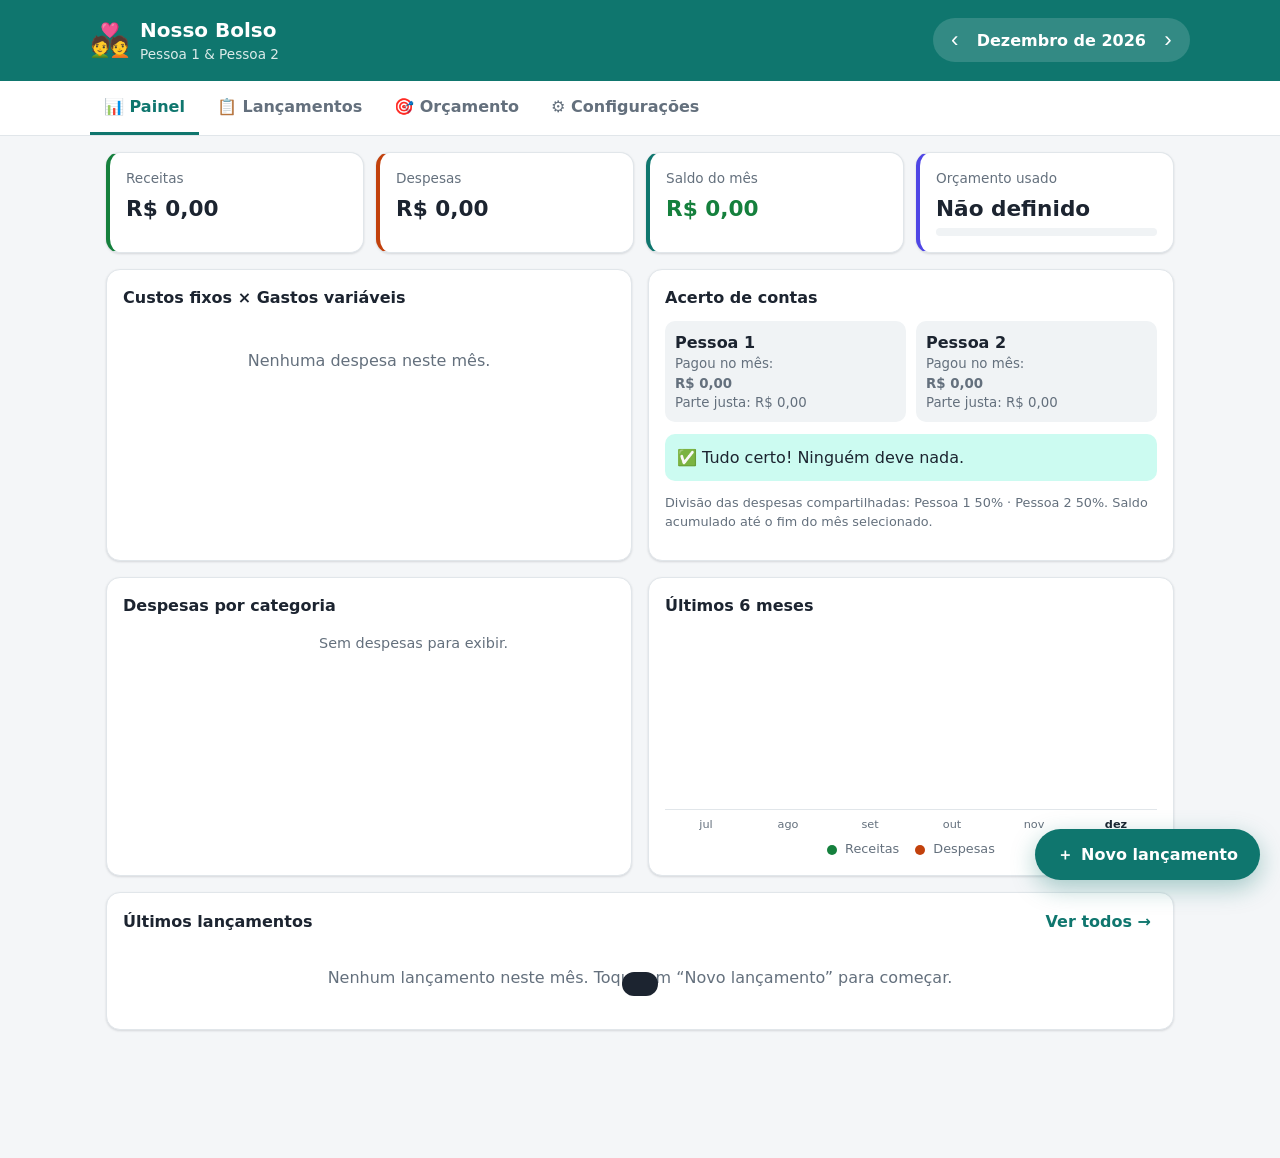
==== index.html @ a1ddbe43 "Cria plataforma Nosso Bolso para controle de gastos do casal Painel mensal, lançamentos com filtros," ====
<!doctype html>
<html lang="pt-BR">
<head>
  <meta charset="utf-8">
  <meta name="viewport" content="width=device-width, initial-scale=1">
  <meta name="theme-color" content="#0f766e">
  <title>Nosso Bolso — Controle de gastos do casal</title>
  <link rel="icon" href="data:image/svg+xml,<svg xmlns='http://www.w3.org/2000/svg' viewBox='0 0 100 100'><text y='.9em' font-size='90'>💑</text></svg>">
  <link rel="stylesheet" href="css/styles.css">
</head>
<body>
  <header class="topbar">
    <div class="brand">
      <span class="brand-icon" aria-hidden="true">💑</span>
      <div>
        <h1>Nosso Bolso</h1>
        <p class="brand-sub" id="couple-names">Controle de gastos do casal</p>
      </div>
    </div>
    <div class="month-picker" role="group" aria-label="Selecionar mês">
      <button class="icon-btn" id="prev-month" aria-label="Mês anterior">‹</button>
      <span id="month-label" class="month-label"></span>
      <button class="icon-btn" id="next-month" aria-label="Próximo mês">›</button>
    </div>
  </header>

  <nav class="tabs" role="tablist">
    <button class="tab active" data-view="dashboard" role="tab">📊 Painel</button>
    <button class="tab" data-view="transactions" role="tab">📋 Lançamentos</button>
    <button class="tab" data-view="budget" role="tab">🎯 Orçamento</button>
    <button class="tab" data-view="settings" role="tab">⚙️ Configurações</button>
  </nav>

  <main>
    <!-- PAINEL -->
    <section id="view-dashboard" class="view active">
      <div class="cards">
        <div class="card stat income"><span class="stat-label">Receitas</span><strong id="stat-income">—</strong></div>
        <div class="card stat expense"><span class="stat-label">Despesas</span><strong id="stat-expense">—</strong></div>
        <div class="card stat balance"><span class="stat-label">Saldo do mês</span><strong id="stat-balance">—</strong></div>
        <div class="card stat budget"><span class="stat-label">Orçamento usado</span><strong id="stat-budget">—</strong>
          <div class="progress"><div id="stat-budget-bar"></div></div>
        </div>
      </div>

      <div class="grid-2">
        <div class="card">
          <h2>Custos fixos × Gastos variáveis</h2>
          <div id="nature-split" class="nature-split"></div>
        </div>
        <div class="card">
          <h2>Acerto de contas</h2>
          <div id="settlement"></div>
        </div>
      </div>

      <div class="grid-2">
        <div class="card">
          <h2>Despesas por categoria</h2>
          <div class="donut-wrap">
            <div id="donut"></div>
            <ul id="donut-legend" class="legend"></ul>
          </div>
        </div>
        <div class="card">
          <h2>Últimos 6 meses</h2>
          <div id="bars"></div>
        </div>
      </div>

      <div class="card">
        <div class="card-head">
          <h2>Últimos lançamentos</h2>
          <button class="link-btn" data-goto="transactions">Ver todos →</button>
        </div>
        <ul id="recent-list" class="tx-list"></ul>
      </div>
    </section>

    <!-- LANÇAMENTOS -->
    <section id="view-transactions" class="view">
      <div class="card filters">
        <input type="search" id="f-search" placeholder="🔎 Buscar descrição…" aria-label="Buscar">
        <select id="f-type" aria-label="Tipo">
          <option value="">Todos os tipos</option>
          <option value="despesa">Despesas</option>
          <option value="receita">Receitas</option>
          <option value="acerto">Acertos</option>
        </select>
        <select id="f-nature" aria-label="Natureza">
          <option value="">Fixos e variáveis</option>
          <option value="fixo">Custos fixos</option>
          <option value="variavel">Gastos variáveis</option>
        </select>
        <select id="f-category" aria-label="Categoria"></select>
        <select id="f-person" aria-label="Pessoa"></select>
      </div>
      <div class="card">
        <div class="card-head">
          <h2 id="tx-count">Lançamentos</h2>
          <div class="actions">
            <button class="btn ghost small" id="copy-fixed">↻ Copiar custos fixos do mês anterior</button>
          </div>
        </div>
        <ul id="tx-list" class="tx-list"></ul>
      </div>
    </section>

    <!-- ORÇAMENTO -->
    <section id="view-budget" class="view">
      <div class="card">
        <div class="card-head">
          <h2>Orçamento mensal por categoria</h2>
          <span class="muted" id="budget-total"></span>
        </div>
        <p class="muted">Defina um limite mensal para cada categoria. As barras mudam de cor quando o gasto se aproxima (80%) ou ultrapassa o limite.</p>
        <ul id="budget-list" class="budget-list"></ul>
      </div>
    </section>

    <!-- CONFIGURAÇÕES -->
    <section id="view-settings" class="view">
      <div class="grid-2">
        <form class="card" id="couple-form">
          <h2>O casal</h2>
          <label>Nome da pessoa 1<input id="s-p1" required maxlength="30"></label>
          <label>Nome da pessoa 2<input id="s-p2" required maxlength="30"></label>
          <fieldset>
            <legend>Como dividir as despesas compartilhadas?</legend>
            <label class="radio"><input type="radio" name="splitMode" value="igual"> Meio a meio (50% / 50%)</label>
            <label class="radio"><input type="radio" name="splitMode" value="proporcional"> Proporcional à renda</label>
            <label class="radio"><input type="radio" name="splitMode" value="personalizado"> Percentual personalizado</label>
          </fieldset>
          <div id="split-proportional" class="split-extra">
            <label><span id="lbl-inc1">Renda mensal 1</span><input type="number" id="s-inc1" min="0" step="0.01"></label>
            <label><span id="lbl-inc2">Renda mensal 2</span><input type="number" id="s-inc2" min="0" step="0.01"></label>
          </div>
          <div id="split-custom" class="split-extra">
            <label><span id="lbl-pct1">Percentual da pessoa 1</span><input type="range" id="s-pct1" min="0" max="100" step="1"></label>
            <output id="pct-out"></output>
          </div>
          <p class="muted" id="split-preview"></p>
          <button class="btn primary" type="submit">Salvar</button>
        </form>

        <div class="card">
          <h2>Seus dados</h2>
          <p class="muted">Os dados ficam salvos apenas neste navegador. Faça backups periódicos e use a importação para levar os dados a outro aparelho.</p>
          <div class="stack">
            <button class="btn" id="export-json">⬇️ Exportar backup (JSON)</button>
            <label class="btn file-btn">⬆️ Importar backup (JSON)<input type="file" id="import-json" accept="application/json,.json" hidden></label>
            <button class="btn" id="export-csv">📄 Exportar lançamentos (CSV / Excel)</button>
            <button class="btn" id="load-demo">✨ Carregar dados de exemplo</button>
            <button class="btn danger" id="reset-all">🗑️ Apagar todos os dados</button>
          </div>
        </div>
      </div>

      <div class="card">
        <div class="card-head">
          <h2>Categorias</h2>
          <button class="btn primary small" id="add-category">+ Nova categoria</button>
        </div>
        <p class="muted"><b>Custo fixo</b>: valor previsível e recorrente (aluguel, condomínio, internet). <b>Gasto variável</b>: muda de mês a mês (mercado, lazer, restaurantes).</p>
        <ul id="category-list" class="category-list"></ul>
      </div>
    </section>
  </main>

  <button class="fab" id="fab" aria-label="Novo lançamento">＋<span>Novo lançamento</span></button>

  <!-- MODAL LANÇAMENTO -->
  <dialog id="tx-dialog">
    <form id="tx-form" method="dialog">
      <h2 id="tx-title">Novo lançamento</h2>
      <div class="segmented" role="radiogroup" aria-label="Tipo">
        <label><input type="radio" name="type" value="despesa" checked><span>Despesa</span></label>
        <label><input type="radio" name="type" value="receita"><span>Receita</span></label>
        <label><input type="radio" name="type" value="acerto"><span>Acerto entre o casal</span></label>
      </div>
      <label>Descrição<input name="description" required maxlength="80" placeholder="Ex.: Supermercado"></label>
      <div class="row">
        <label>Valor (R$)<input name="amount" type="number" inputmode="decimal" min="0.01" step="0.01" required></label>
        <label>Data<input name="date" type="date" required></label>
      </div>
      <label class="for-cat">Categoria<select name="categoryId"></select></label>
      <div class="row">
        <label><span class="lbl-paid">Quem pagou?</span><select name="paidBy"></select></label>
        <label class="for-split">De quem é o gasto?<select name="split"></select></label>
      </div>
      <label class="for-acerto-to">Para quem?<select name="to"></select></label>
      <label>Observação (opcional)<input name="note" maxlength="120"></label>
      <p class="muted small" id="tx-hint"></p>
      <div class="dialog-actions">
        <button type="button" class="btn danger ghost" id="tx-delete">Excluir</button>
        <span class="spacer"></span>
        <button type="button" class="btn ghost" data-close>Cancelar</button>
        <button type="submit" class="btn primary">Salvar</button>
      </div>
    </form>
  </dialog>

  <!-- MODAL CATEGORIA -->
  <dialog id="cat-dialog">
    <form id="cat-form" method="dialog">
      <h2 id="cat-title">Nova categoria</h2>
      <div class="row">
        <label class="narrow">Ícone<input name="icon" maxlength="4" required></label>
        <label>Nome<input name="name" maxlength="30" required></label>
        <label class="narrow">Cor<input name="color" type="color"></label>
      </div>
      <label>Tipo<select name="nature">
        <option value="fixo">Custo fixo (despesa)</option>
        <option value="variavel">Gasto variável (despesa)</option>
        <option value="receita">Receita</option>
      </select></label>
      <label class="for-budget">Orçamento mensal (R$, opcional)<input name="budget" type="number" min="0" step="0.01"></label>
      <div class="dialog-actions">
        <button type="button" class="btn danger ghost" id="cat-delete">Excluir</button>
        <span class="spacer"></span>
        <button type="button" class="btn ghost" data-close>Cancelar</button>
        <button type="submit" class="btn primary">Salvar</button>
      </div>
    </form>
  </dialog>

  <div id="toast" class="toast" role="status" aria-live="polite"></div>

  <script src="js/app.js"></script>
</body>
</html>
---- css/styles.css ----
:root {
  --bg: #f4f6f8;
  --surface: #ffffff;
  --surface-2: #f0f3f5;
  --text: #1c2430;
  --muted: #64707d;
  --border: #e1e6ea;
  --primary: #0f766e;
  --primary-soft: #ccfbf1;
  --income: #15803d;
  --expense: #c2410c;
  --danger: #dc2626;
  --warn: #d97706;
  --fixed: #4f46e5;
  --variable: #db2777;
  --shadow: 0 1px 2px rgba(16, 24, 40, .06), 0 1px 3px rgba(16, 24, 40, .08);
  --radius: 14px;
  color-scheme: light;
}

@media (prefers-color-scheme: dark) {
  :root {
    --bg: #0f1419;
    --surface: #182029;
    --surface-2: #212b36;
    --text: #e6ebf0;
    --muted: #94a1ae;
    --border: #2b3642;
    --primary: #2dd4bf;
    --primary-soft: #134e4a;
    --income: #4ade80;
    --expense: #fb923c;
    --danger: #f87171;
    --warn: #fbbf24;
    --fixed: #818cf8;
    --variable: #f472b6;
    --shadow: 0 1px 3px rgba(0, 0, 0, .4);
    color-scheme: dark;
  }
}

* { box-sizing: border-box; }

body {
  margin: 0;
  font-family: system-ui, -apple-system, "Segoe UI", Roboto, sans-serif;
  background: var(--bg);
  color: var(--text);
  line-height: 1.45;
  padding-bottom: 96px;
}

h1, h2 { margin: 0; }
h2 { font-size: 1rem; font-weight: 650; margin-bottom: 12px; }
.muted { color: var(--muted); font-size: .9rem; }
.small { font-size: .8rem; }

/* ---------- Topbar ---------- */
.topbar {
  display: flex; align-items: center; justify-content: space-between; gap: 12px; flex-wrap: wrap;
  padding: 16px max(16px, calc((100vw - 1100px) / 2));
  background: var(--primary); color: #fff;
}
@media (prefers-color-scheme: dark) { .topbar { background: #115e59; } }
.brand { display: flex; align-items: center; gap: 10px; }
.brand-icon { font-size: 2rem; }
.brand h1 { font-size: 1.25rem; }
.brand-sub { margin: 0; opacity: .85; font-size: .85rem; }

.month-picker { display: flex; align-items: center; gap: 4px; background: rgba(255,255,255,.15); border-radius: 999px; padding: 4px; }
.month-label { min-width: 140px; text-align: center; font-weight: 600; }
.icon-btn {
  border: 0; background: transparent; color: inherit; font-size: 1.4rem; width: 36px; height: 36px;
  border-radius: 50%; cursor: pointer;
}
.icon-btn:hover { background: rgba(255,255,255,.2); }

/* ---------- Tabs ---------- */
.tabs {
  display: flex; gap: 4px; overflow-x: auto; background: var(--surface); border-bottom: 1px solid var(--border);
  padding: 0 max(16px, calc((100vw - 1100px) / 2)); position: sticky; top: 0; z-index: 5;
}
.tab {
  border: 0; background: none; color: var(--muted); padding: 14px 14px; font: inherit; font-weight: 600;
  cursor: pointer; border-bottom: 3px solid transparent; white-space: nowrap;
}
.tab.active { color: var(--primary); border-bottom-color: var(--primary); }

main { max-width: 1100px; margin: 0 auto; padding: 16px; }
.view { display: none; }
.view.active { display: block; animation: fade .2s ease; }
@keyframes fade { from { opacity: 0; transform: translateY(4px); } to { opacity: 1; transform: none; } }

/* ---------- Cards ---------- */
.card {
  background: var(--surface); border: 1px solid var(--border); border-radius: var(--radius);
  box-shadow: var(--shadow); padding: 16px; margin-bottom: 16px; min-width: 0;
}
.card-head { display: flex; justify-content: space-between; align-items: center; gap: 8px; flex-wrap: wrap; margin-bottom: 8px; }
.card-head h2 { margin: 0; }
.cards { display: grid; grid-template-columns: repeat(4, 1fr); gap: 12px; margin-bottom: 16px; }
.cards .card { margin: 0; }
.grid-2 { display: grid; grid-template-columns: 1fr 1fr; gap: 16px; }
@media (max-width: 860px) { .cards { grid-template-columns: repeat(2, 1fr); } .grid-2 { grid-template-columns: 1fr; gap: 0; } }

.stat { display: flex; flex-direction: column; gap: 4px; border-left: 4px solid var(--border); }
.stat-label { color: var(--muted); font-size: .85rem; }
.stat strong { font-size: 1.35rem; font-variant-numeric: tabular-nums; }
.stat.income { border-left-color: var(--income); }
.stat.expense { border-left-color: var(--expense); }
.stat.balance { border-left-color: var(--primary); }
.stat.budget { border-left-color: var(--fixed); }
.pos { color: var(--income); }
.neg { color: var(--expense); }

.progress { height: 8px; background: var(--surface-2); border-radius: 999px; overflow: hidden; }
.progress > div { height: 100%; width: 0; background: var(--primary); border-radius: inherit; transition: width .4s ease; }
.progress > div.warn { background: var(--warn); }
.progress > div.over { background: var(--danger); }

/* ---------- Nature split ---------- */
.nature-split .bar { display: flex; height: 18px; border-radius: 999px; overflow: hidden; background: var(--surface-2); margin: 8px 0 14px; }
.nature-split .bar span { display: block; height: 100%; }
.nature-row { display: flex; justify-content: space-between; align-items: center; padding: 6px 0; }
.dot { display: inline-block; width: 10px; height: 10px; border-radius: 50%; margin-right: 8px; vertical-align: middle; }

/* ---------- Settlement ---------- */
.people { display: grid; grid-template-columns: 1fr 1fr; gap: 10px; margin-bottom: 12px; }
.person { background: var(--surface-2); border-radius: 10px; padding: 10px; }
.person b { display: block; }
.person small { color: var(--muted); display: block; }
.settle-box {
  display: flex; align-items: center; justify-content: space-between; gap: 10px; flex-wrap: wrap;
  background: var(--primary-soft); border-radius: 10px; padding: 12px;
}

/* ---------- Charts ---------- */
.donut-wrap { display: flex; gap: 16px; align-items: center; flex-wrap: wrap; }
#donut { flex: 0 0 180px; }
.legend { list-style: none; margin: 0; padding: 0; flex: 1; min-width: 180px; }
.legend li { display: flex; justify-content: space-between; gap: 8px; padding: 4px 0; font-size: .9rem; border-bottom: 1px dashed var(--border); }
.legend li:last-child { border: 0; }
.legend .pct { color: var(--muted); font-size: .8rem; margin-left: 4px; }
svg text { fill: var(--muted); font-size: 11px; }
.empty { color: var(--muted); text-align: center; padding: 24px 8px; }

/* ---------- Transaction list ---------- */
.tx-list { list-style: none; margin: 0; padding: 0; }
.tx {
  display: grid; grid-template-columns: 40px 1fr auto; gap: 12px; align-items: center;
  padding: 10px 6px; border-bottom: 1px solid var(--border); cursor: pointer; border-radius: 8px;
}
.tx:hover { background: var(--surface-2); }
.tx:last-child { border-bottom: 0; }
.tx-icon { width: 40px; height: 40px; border-radius: 12px; display: grid; place-items: center; font-size: 1.2rem; }
.tx-main { min-width: 0; }
.tx-desc { font-weight: 600; white-space: nowrap; overflow: hidden; text-overflow: ellipsis; }
.tx-meta { color: var(--muted); font-size: .8rem; display: flex; gap: 6px; flex-wrap: wrap; }
.tag { background: var(--surface-2); padding: 0 6px; border-radius: 6px; }
.tag.fixo { color: var(--fixed); }
.tag.variavel { color: var(--variable); }
.tx-amount { font-weight: 700; font-variant-numeric: tabular-nums; text-align: right; white-space: nowrap; }
.day-header { font-size: .78rem; font-weight: 700; color: var(--muted); text-transform: uppercase; padding: 12px 6px 4px; letter-spacing: .03em; }

/* ---------- Filters ---------- */
.filters { display: grid; grid-template-columns: 2fr repeat(4, 1fr); gap: 8px; }
@media (max-width: 860px) { .filters { grid-template-columns: 1fr 1fr; } .filters input { grid-column: 1 / -1; } }

/* ---------- Budget ---------- */
.budget-list, .category-list { list-style: none; margin: 0; padding: 0; }
.budget-item { display: grid; grid-template-columns: 1fr 140px; gap: 8px 16px; align-items: center; padding: 12px 0; border-bottom: 1px solid var(--border); }
.budget-item:last-child { border: 0; }
.budget-name { font-weight: 600; }
.budget-item .progress { grid-column: 1 / 2; }
.budget-item .budget-info { grid-column: 1 / 2; font-size: .8rem; color: var(--muted); }
.budget-item input { grid-row: 1 / 4; grid-column: 2; }
.budget-section { font-weight: 700; color: var(--muted); font-size: .8rem; text-transform: uppercase; margin-top: 16px; }

.category-list { display: grid; grid-template-columns: repeat(auto-fill, minmax(220px, 1fr)); gap: 8px; }
.cat-chip {
  display: flex; align-items: center; gap: 10px; padding: 10px; border: 1px solid var(--border);
  border-radius: 10px; cursor: pointer; background: var(--surface);
}
.cat-chip:hover { background: var(--surface-2); }
.cat-chip small { display: block; color: var(--muted); }

/* ---------- Forms ---------- */
label { display: flex; flex-direction: column; gap: 4px; font-size: .85rem; font-weight: 600; margin-bottom: 12px; min-width: 0; }
label.radio { flex-direction: row; align-items: center; gap: 8px; font-weight: 500; margin-bottom: 6px; }
fieldset { border: 1px solid var(--border); border-radius: 10px; padding: 10px 12px 4px; margin: 0 0 12px; }
legend { font-size: .85rem; font-weight: 600; padding: 0 4px; }
input, select {
  font: inherit; font-weight: 400; color: var(--text); background: var(--surface);
  border: 1px solid var(--border); border-radius: 10px; padding: 10px 12px; width: 100%; min-width: 0;
}
input[type="radio"] { width: auto; }
input[type="color"] { padding: 4px; height: 44px; }
input[type="range"] { padding: 0; }
input:focus, select:focus { outline: 2px solid var(--primary); outline-offset: 1px; border-color: transparent; }
.row { display: flex; gap: 10px; }
.row > label { flex: 1; }
.row > label.narrow { flex: 0 0 80px; }
.split-extra { display: none; }
.split-extra.show { display: block; }
.stack { display: flex; flex-direction: column; gap: 8px; }

.btn {
  font: inherit; font-weight: 600; border: 1px solid var(--border); background: var(--surface); color: var(--text);
  padding: 10px 16px; border-radius: 10px; cursor: pointer; text-align: center; display: inline-block;
  flex-direction: row; margin: 0;
}
.btn:hover { background: var(--surface-2); }
.btn.primary { background: var(--primary); border-color: var(--primary); color: #fff; }
@media (prefers-color-scheme: dark) { .btn.primary { color: #042f2e; } }
.btn.primary:hover { filter: brightness(1.08); }
.btn.danger { color: var(--danger); }
.btn.ghost { background: transparent; }
.btn.small { padding: 6px 12px; font-size: .85rem; }
.link-btn { border: 0; background: none; color: var(--primary); font: inherit; font-weight: 600; cursor: pointer; }

.fab {
  position: fixed; right: 20px; bottom: 20px; z-index: 10; border: 0; border-radius: 999px;
  background: var(--primary); color: #fff; font: inherit; font-weight: 700; font-size: 1rem;
  padding: 14px 22px; box-shadow: 0 8px 24px rgba(15, 118, 110, .35); cursor: pointer; display: flex; gap: 8px; align-items: center;
}
@media (prefers-color-scheme: dark) { .fab { color: #042f2e; } }
.fab:hover { transform: translateY(-1px); }
@media (max-width: 520px) { .fab span { display: none; } .fab { width: 58px; height: 58px; justify-content: center; font-size: 1.6rem; padding: 0; } }

/* ---------- Dialog ---------- */
dialog {
  border: 0; border-radius: 18px; padding: 0; width: min(520px, calc(100vw - 24px));
  background: var(--surface); color: var(--text); box-shadow: 0 20px 60px rgba(0,0,0,.3);
}
dialog::backdrop { background: rgba(15, 20, 25, .55); }
dialog form { padding: 20px; }
dialog h2 { font-size: 1.15rem; margin-bottom: 16px; }
.dialog-actions { display: flex; gap: 8px; align-items: center; margin-top: 8px; }
.spacer { flex: 1; }

.segmented { display: flex; background: var(--surface-2); border-radius: 12px; padding: 4px; margin-bottom: 14px; gap: 4px; }
.segmented label { flex: 1; margin: 0; }
.segmented input { position: absolute; opacity: 0; pointer-events: none; }
.segmented span { display: block; text-align: center; padding: 8px 4px; border-radius: 9px; cursor: pointer; font-size: .85rem; }
.segmented input:checked + span { background: var(--surface); box-shadow: var(--shadow); color: var(--primary); }
.segmented input:focus-visible + span { outline: 2px solid var(--primary); }

.hidden { display: none !important; }

/* ---------- Toast ---------- */
.toast {
  position: fixed; left: 50%; bottom: 24px; transform: translate(-50%, 120px); background: #1c2430; color: #fff;
  padding: 12px 18px; border-radius: 12px; transition: transform .25s ease; z-index: 20; max-width: calc(100vw - 32px);
}
.toast.show { transform: translate(-50%, 0); }
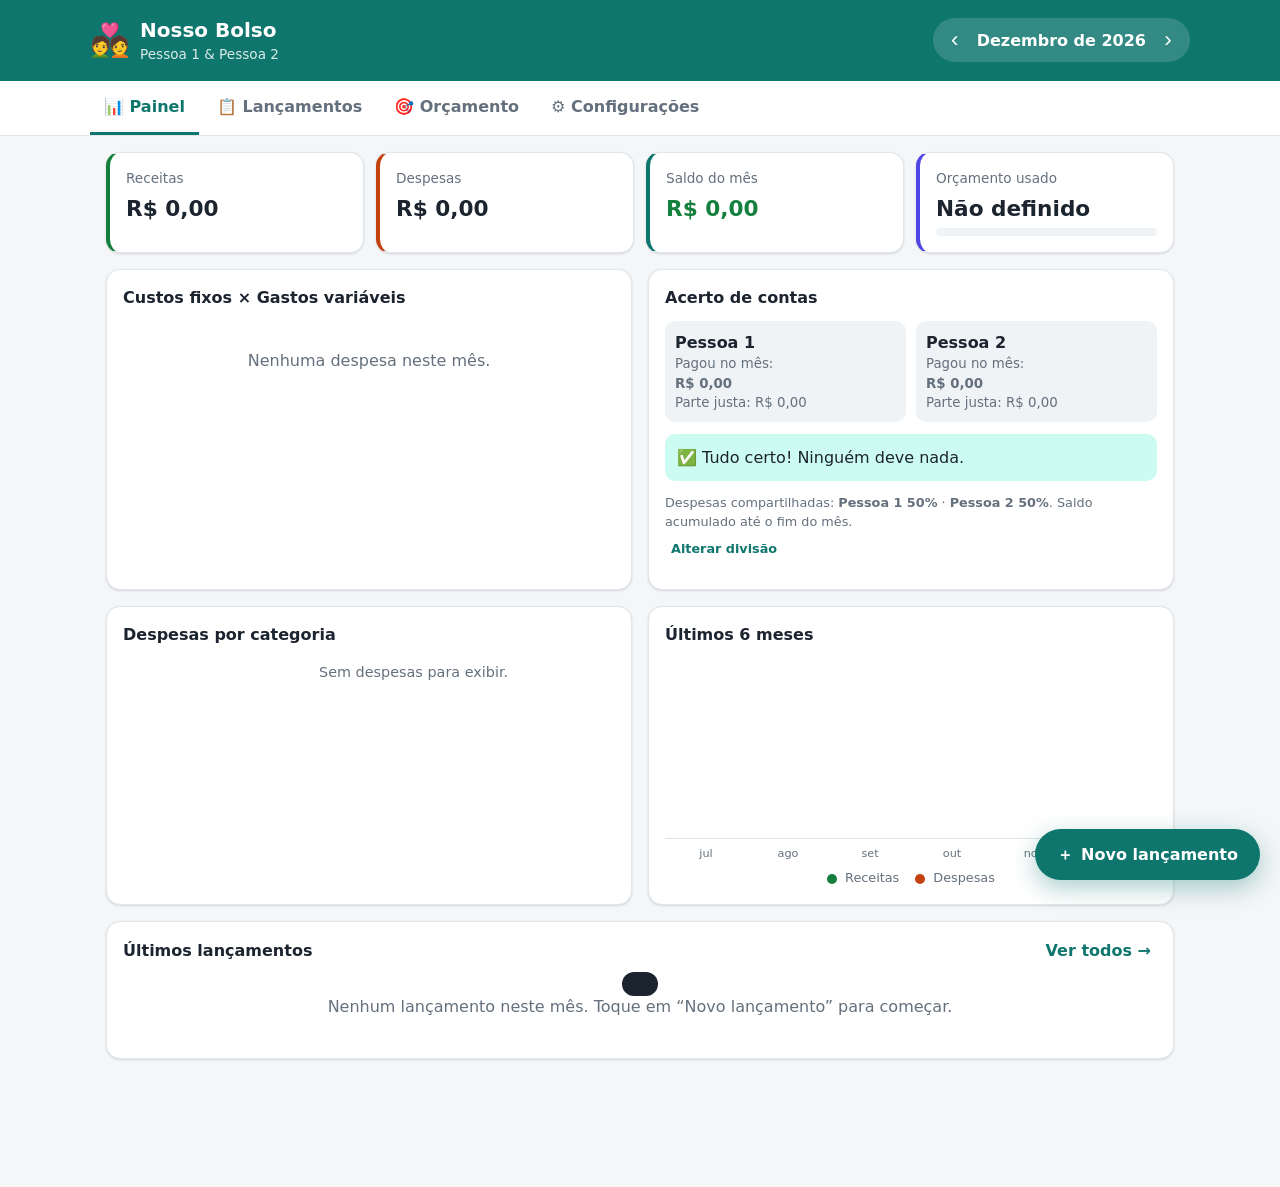
==== commit 26974c07: "Facilita definir o percentual de divisão entre o casal Campos numéricos para o percentual de cada pe" ====
--- a/index.html
+++ b/index.html
@@ -9,6 +9,45 @@
   <link rel="stylesheet" href="css/styles.css">
 </head>
 <body>
+  <!-- TELA DE LOGIN (modo nuvem) -->
+  <section id="auth-screen" class="gate hidden" aria-labelledby="auth-heading">
+    <div class="gate-card">
+      <div class="gate-logo" aria-hidden="true">💑</div>
+      <h1 id="auth-heading">Nosso Bolso</h1>
+      <p class="muted">Controle de gastos do casal, sincronizado entre vocês dois.</p>
+      <div class="segmented" role="tablist" id="auth-tabs">
+        <label><input type="radio" name="authMode" value="signin" checked><span>Entrar</span></label>
+        <label><input type="radio" name="authMode" value="signup"><span>Criar conta</span></label>
+      </div>
+      <form id="auth-form">
+        <label class="for-email">E-mail<input name="email" type="email" autocomplete="email" required></label>
+        <label class="for-password">Senha<input name="password" type="password" minlength="6" autocomplete="current-password" required></label>
+        <p class="auth-msg" id="auth-msg" role="alert"></p>
+        <button class="btn primary block" type="submit" id="auth-submit">Entrar</button>
+      </form>
+      <button class="link-btn" id="forgot-btn" type="button">Esqueci minha senha</button>
+    </div>
+  </section>
+
+  <!-- TELA DO ESPAÇO DO CASAL -->
+  <section id="household-screen" class="gate hidden" aria-labelledby="hh-heading">
+    <div class="gate-card">
+      <div class="gate-logo" aria-hidden="true">🏡</div>
+      <h1 id="hh-heading">O espaço de vocês</h1>
+      <p class="muted">Um de vocês cria o espaço e compartilha o código de convite. O outro entra com esse código.</p>
+      <button class="btn primary block" id="hh-create">Criar nosso espaço</button>
+      <div class="divider"><span>ou</span></div>
+      <form id="hh-join-form">
+        <label>Código de convite do seu par<input name="code" maxlength="6" autocomplete="off" placeholder="7KQ2ZA" required class="code-input"></label>
+        <button class="btn block" type="submit">Entrar no espaço</button>
+      </form>
+      <p class="auth-msg" id="hh-msg" role="alert"></p>
+      <p class="muted small">Conectado como <b id="hh-email"></b> · <button class="link-btn" id="hh-signout">Sair</button></p>
+    </div>
+  </section>
+
+  <div id="loading" class="gate hidden"><div class="spinner" aria-label="Carregando"></div></div>
+
   <header class="topbar">
     <div class="brand">
       <span class="brand-icon" aria-hidden="true">💑</span>
@@ -17,6 +56,7 @@
         <p class="brand-sub" id="couple-names">Controle de gastos do casal</p>
       </div>
     </div>
+    <span id="sync-status" class="sync hidden" title="Sincronização"></span>
     <div class="month-picker" role="group" aria-label="Selecionar mês">
       <button class="icon-btn" id="prev-month" aria-label="Mês anterior">‹</button>
       <span id="month-label" class="month-label"></span>
@@ -136,16 +176,40 @@
             <label><span id="lbl-inc2">Renda mensal 2</span><input type="number" id="s-inc2" min="0" step="0.01"></label>
           </div>
           <div id="split-custom" class="split-extra">
-            <label><span id="lbl-pct1">Percentual da pessoa 1</span><input type="range" id="s-pct1" min="0" max="100" step="1"></label>
-            <output id="pct-out"></output>
+            <div class="row pct-row">
+              <label><span id="lbl-pct1">% da pessoa 1</span><span class="pct-input"><input type="number" id="s-pct1" min="0" max="100" step="0.1" inputmode="decimal"><i>%</i></span></label>
+              <label><span id="lbl-pct2">% da pessoa 2</span><span class="pct-input"><input type="number" id="s-pct2" min="0" max="100" step="0.1" inputmode="decimal"><i>%</i></span></label>
+            </div>
+            <input type="range" id="s-pct-range" min="0" max="100" step="1" aria-label="Ajustar a divisão">
+            <div class="pct-bar" aria-hidden="true"><span id="pct-bar-1"></span><span id="pct-bar-2"></span></div>
           </div>
           <p class="muted" id="split-preview"></p>
           <button class="btn primary" type="submit">Salvar</button>
         </form>
 
+        <div>
+        <div class="card" id="account-card">
+          <h2>Conta e sincronização</h2>
+          <div id="account-local">
+            <p class="muted">📱 <b>Modo local:</b> os dados ficam só neste aparelho. Para que o casal use a mesma conta em celulares diferentes, configure a nuvem seguindo o README (arquivo <code>js/config.js</code>).</p>
+          </div>
+          <div id="account-cloud" class="hidden">
+            <p>☁️ Conectado como <b id="acc-email"></b></p>
+            <div class="invite">
+              <span class="muted small">Código de convite do casal</span>
+              <div class="invite-row"><strong id="acc-code" class="code"></strong><button class="btn small" id="copy-code">Copiar</button></div>
+            </div>
+            <p class="muted small" id="acc-members"></p>
+            <div class="stack-row">
+              <button class="btn" id="acc-signout">Sair da conta</button>
+              <button class="btn danger ghost" id="acc-leave">Sair do espaço</button>
+            </div>
+          </div>
+        </div>
+
         <div class="card">
           <h2>Seus dados</h2>
-          <p class="muted">Os dados ficam salvos apenas neste navegador. Faça backups periódicos e use a importação para levar os dados a outro aparelho.</p>
+          <p class="muted" id="data-hint">Os dados ficam salvos apenas neste navegador. Faça backups periódicos e use a importação para levar os dados a outro aparelho.</p>
           <div class="stack">
             <button class="btn" id="export-json">⬇️ Exportar backup (JSON)</button>
             <label class="btn file-btn">⬆️ Importar backup (JSON)<input type="file" id="import-json" accept="application/json,.json" hidden></label>
@@ -153,6 +217,7 @@
             <button class="btn" id="load-demo">✨ Carregar dados de exemplo</button>
             <button class="btn danger" id="reset-all">🗑️ Apagar todos os dados</button>
           </div>
+        </div>
         </div>
       </div>
 
@@ -183,6 +248,7 @@
         <label>Valor (R$)<input name="amount" type="number" inputmode="decimal" min="0.01" step="0.01" required></label>
         <label>Data<input name="date" type="date" required></label>
       </div>
+      <p class="date-warn" id="date-warn" hidden></p>
       <label class="for-cat">Categoria<select name="categoryId"></select></label>
       <div class="row">
         <label><span class="lbl-paid">Quem pagou?</span><select name="paidBy"></select></label>
@@ -226,6 +292,9 @@
 
   <div id="toast" class="toast" role="status" aria-live="polite"></div>
 
+  <script src="js/vendor/supabase.js"></script>
+  <script src="js/config.js"></script>
+  <script src="js/cloud.js"></script>
   <script src="js/app.js"></script>
 </body>
 </html>
--- a/css/styles.css
+++ b/css/styles.css
@@ -253,3 +253,45 @@
   padding: 12px 18px; border-radius: 12px; transition: transform .25s ease; z-index: 20; max-width: calc(100vw - 32px);
 }
 .toast.show { transform: translate(-50%, 0); }
+.pct-input { position: relative; display: block; }
+.pct-input input { padding-right: 30px; font-size: 1.1rem; font-weight: 700; font-variant-numeric: tabular-nums; }
+.pct-input i { position: absolute; right: 12px; top: 50%; transform: translateY(-50%); font-style: normal; color: var(--muted); }
+.pct-row { margin-bottom: 4px; }
+.pct-bar { display: flex; height: 10px; border-radius: 999px; overflow: hidden; margin: 6px 0 12px; background: var(--surface-2); }
+.pct-bar span:first-child { background: var(--fixed); }
+.pct-bar span:last-child { background: var(--variable); }
+.split-note { display: flex; justify-content: space-between; align-items: center; gap: 8px; flex-wrap: wrap; }
+.toast-action { margin-left: 10px; border: 0; background: rgba(255,255,255,.18); color: #fff; font: inherit; font-weight: 700; padding: 4px 10px; border-radius: 8px; cursor: pointer; }
+.date-warn { margin: -4px 0 12px; padding: 8px 10px; border-radius: 8px; font-size: .82rem; background: var(--surface-2); color: var(--warn); font-weight: 600; }
+.date-warn[hidden] { display: none; }
+
+/* ---------- Login / espaço do casal ---------- */
+.gate {
+  position: fixed; inset: 0; z-index: 30; background: var(--bg); overflow-y: auto;
+  display: flex; align-items: center; justify-content: center; padding: 24px 16px;
+}
+.gate.hidden { display: none; }
+.gate-card {
+  width: min(420px, 100%); background: var(--surface); border: 1px solid var(--border);
+  border-radius: 20px; box-shadow: var(--shadow); padding: 28px 24px; text-align: center;
+}
+.gate-card form, .gate-card label { text-align: left; }
+.gate-logo { font-size: 3rem; line-height: 1; }
+.gate-card h1 { font-size: 1.5rem; margin: 8px 0 4px; }
+.gate-card > .muted { margin: 0 0 18px; }
+.btn.block { width: 100%; display: block; }
+.auth-msg { min-height: 1.2em; font-size: .88rem; margin: 0 0 10px; color: var(--danger); }
+.auth-msg.ok { color: var(--income); }
+.divider { display: flex; align-items: center; gap: 10px; color: var(--muted); font-size: .85rem; margin: 18px 0; }
+.divider::before, .divider::after { content: ""; flex: 1; height: 1px; background: var(--border); }
+.code-input { text-transform: uppercase; letter-spacing: .3em; font-weight: 700; text-align: center; font-size: 1.1rem; }
+.spinner { width: 40px; height: 40px; border-radius: 50%; border: 4px solid var(--border); border-top-color: var(--primary); animation: spin .8s linear infinite; }
+@keyframes spin { to { transform: rotate(360deg); } }
+
+.sync { font-size: .8rem; background: rgba(255,255,255,.15); padding: 4px 10px; border-radius: 999px; margin-left: auto; white-space: nowrap; }
+.sync.hidden { display: none; }
+.invite { background: var(--surface-2); border-radius: 12px; padding: 12px; margin-bottom: 10px; }
+.invite-row { display: flex; align-items: center; justify-content: space-between; gap: 8px; }
+.code { font-size: 1.5rem; letter-spacing: .25em; font-variant-numeric: tabular-nums; }
+.stack-row { display: flex; gap: 8px; flex-wrap: wrap; }
+code { background: var(--surface-2); padding: 1px 5px; border-radius: 5px; font-size: .85em; }
